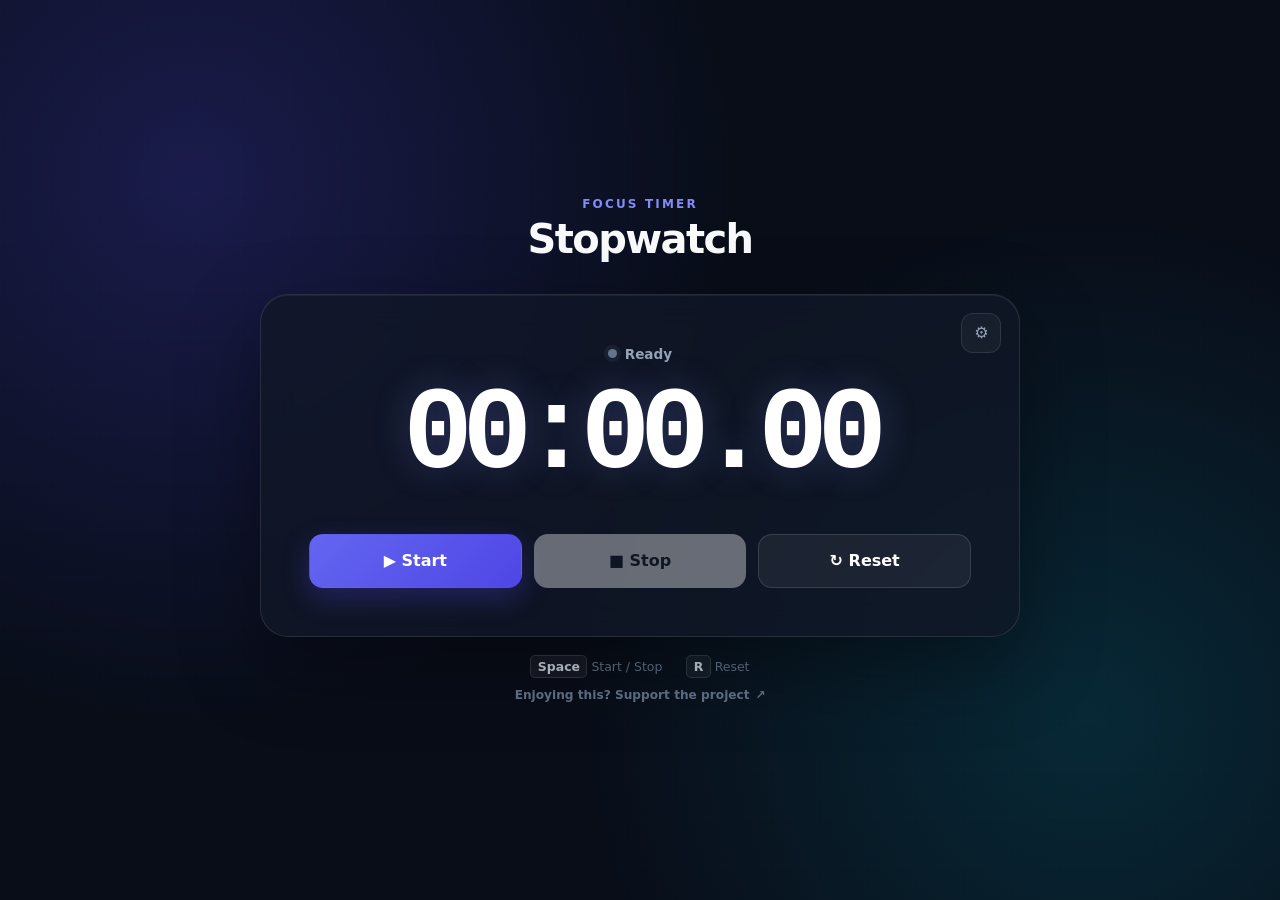
==== index.html @ a1f30ac0 "Publish stopwatch site" ====
<!doctype html>
<html lang="en">
<head>
  <meta charset="UTF-8">
  <meta name="viewport" content="width=device-width, initial-scale=1.0">
  <meta name="theme-color" content="#111827">
  <title>Stopwatch</title>
  <link rel="stylesheet" href="styles.css">
</head>
<body>
  <main class="stopwatch" aria-labelledby="page-title">
    <p class="eyebrow">Focus timer</p>
    <h1 id="page-title">Stopwatch</h1>

    <section class="timer-card" aria-label="Stopwatch controls">
      <button
        id="settings-toggle"
        class="settings-toggle"
        type="button"
        aria-label="Sound settings"
        aria-expanded="false"
        aria-controls="sound-settings"
      >
        <span aria-hidden="true">⚙</span>
      </button>
      <p id="status" class="status"><span class="status-dot" aria-hidden="true"></span>Ready</p>
      <div id="display" class="display" role="timer" aria-live="off" aria-label="Elapsed time: 0 minutes, 0 seconds">00:00.00</div>

      <div id="sound-settings" class="sound-settings" role="group" aria-label="Sound settings" hidden>
        <div class="settings-heading">
          <strong>Sound settings</strong>
          <span>Applied to both Start and Stop</span>
        </div>
        <div class="settings-field">
          <label for="sound-theme">Theme</label>
          <select id="sound-theme" aria-describedby="sound-theme-note">
            <option value="deep">Deep</option>
            <option value="classic">Classic</option>
            <option value="digital">Digital</option>
            <option value="soft">Soft</option>
          </select>
        </div>
        <div class="volume-control">
          <div class="volume-heading">
            <label for="sound-volume">Volume</label>
            <output id="volume-output" for="sound-volume">5 / 5</output>
          </div>
          <div class="volume-slider">
            <input id="sound-volume" type="range" min="1" max="5" step="1" value="5" aria-valuetext="5 out of 5">
            <div class="volume-nodes" aria-hidden="true">
              <span class="active"></span>
              <span class="active"></span>
              <span class="active"></span>
              <span class="active"></span>
              <span class="active"></span>
            </div>
          </div>
          <div class="volume-labels" aria-hidden="true"><span>Quiet</span><span>Loud</span></div>
        </div>
        <button id="preview-sound" class="preview-button" type="button">
          <span aria-hidden="true">♪</span> <span class="preview-label">Preview Start + Stop</span>
        </button>
        <span id="sound-theme-note" class="sr-only">Sound settings and preview are unavailable while the stopwatch is running.</span>
      </div>

      <div class="controls">
        <button id="start" class="button button-primary" type="button">
          <span aria-hidden="true">▶</span> Start
        </button>
        <button id="stop" class="button button-secondary" type="button" disabled>
          <span aria-hidden="true">■</span> Stop
        </button>
        <button id="reset" class="button button-ghost" type="button">
          <span aria-hidden="true">↻</span> Reset
        </button>
      </div>
    </section>

    <p class="shortcuts" aria-label="Keyboard shortcuts">
      <span><kbd>Space</kbd> Start / Stop</span>
      <span><kbd>R</kbd> Reset</span>
    </p>
    <a class="support-link" href="https://ko-fi.com/nnnn1" target="_blank" rel="noreferrer">
      Enjoying this? Support the project <span aria-hidden="true">↗</span>
    </a>
  </main>
  <script src="script.js"></script>
</body>
</html>
---- styles.css ----
:root {
  color-scheme: dark;
  font-family: Inter, ui-sans-serif, system-ui, -apple-system, BlinkMacSystemFont, "Segoe UI", sans-serif;
  background: #080d18;
  color: #f8fafc;
  font-synthesis: none;
}

* { box-sizing: border-box; }

.sr-only {
  position: absolute;
  width: 1px;
  height: 1px;
  padding: 0;
  margin: -1px;
  overflow: hidden;
  clip: rect(0, 0, 0, 0);
  white-space: nowrap;
  border: 0;
}

body {
  min-width: 320px;
  min-height: 100vh;
  min-height: 100dvh;
  margin: 0;
  display: grid;
  place-items: center;
  overflow-x: hidden;
  background:
    radial-gradient(circle at 15% 20%, rgba(79, 70, 229, .25), transparent 34rem),
    radial-gradient(circle at 85% 80%, rgba(6, 182, 212, .16), transparent 32rem),
    #080d18;
}

body::before {
  content: "";
  position: fixed;
  inset: 0;
  pointer-events: none;
  opacity: .25;
  background-image: linear-gradient(rgba(255,255,255,.03) 1px, transparent 1px), linear-gradient(90deg, rgba(255,255,255,.03) 1px, transparent 1px);
  background-size: 48px 48px;
}

.stopwatch {
  width: min(92vw, 760px);
  padding: clamp(2rem, 7vw, 5rem) 0;
  text-align: center;
}

.eyebrow {
  margin: 0 0 .35rem;
  color: #818cf8;
  font-size: .75rem;
  font-weight: 800;
  letter-spacing: .18em;
  text-transform: uppercase;
}

h1 {
  margin: 0 0 2rem;
  font-size: clamp(1.7rem, 5vw, 2.5rem);
  letter-spacing: -.04em;
}

.timer-card {
  position: relative;
  padding: clamp(1.4rem, 5vw, 3rem);
  overflow: hidden;
  border: 1px solid rgba(255,255,255,.1);
  border-radius: 28px;
  background: rgba(17, 24, 39, .78);
  box-shadow: 0 28px 80px rgba(0,0,0,.38), inset 0 1px rgba(255,255,255,.06);
  backdrop-filter: blur(18px);
}

.settings-toggle {
  position: absolute;
  top: 1.1rem;
  right: 1.1rem;
  display: grid;
  width: 2.5rem;
  height: 2.5rem;
  place-items: center;
  border: 1px solid rgba(255,255,255,.1);
  border-radius: 12px;
  color: #94a3b8;
  background: rgba(255,255,255,.04);
  font: inherit;
  font-size: 1rem;
  cursor: pointer;
  transition: color .16s ease, background .16s ease, transform .16s ease;
}

.settings-toggle:hover { color: #fff; background: rgba(255,255,255,.08); transform: rotate(20deg); }
.settings-toggle:focus-visible { outline: 3px solid #a5b4fc; outline-offset: 2px; }

.status {
  display: inline-flex;
  align-items: center;
  gap: .5rem;
  margin: 0 0 1rem;
  color: #94a3b8;
  font-size: .85rem;
  font-weight: 700;
}

.status-dot {
  width: .55rem;
  height: .55rem;
  border-radius: 999px;
  background: #64748b;
  box-shadow: 0 0 0 4px rgba(100,116,139,.12);
}

.running .status-dot {
  background: #34d399;
  box-shadow: 0 0 0 4px rgba(52,211,153,.14), 0 0 18px rgba(52,211,153,.55);
  animation: pulse 1.4s ease-in-out infinite;
}

.display {
  margin: 0 0 clamp(1.5rem, 5vw, 2.5rem);
  color: #fff;
  font-family: "SFMono-Regular", Consolas, "Liberation Mono", monospace;
  font-size: clamp(3.1rem, 12vw, 7.25rem);
  font-variant-numeric: tabular-nums;
  font-weight: 700;
  line-height: 1;
  letter-spacing: -.09em;
  text-shadow: 0 0 36px rgba(129,140,248,.25);
}

.sound-settings {
  position: absolute;
  z-index: 10;
  top: 4.15rem;
  right: 1.1rem;
  display: grid;
  width: min(21rem, calc(100% - 2.2rem));
  gap: 1rem;
  padding: 1.1rem;
  border: 1px solid rgba(255,255,255,.09);
  border-radius: 16px;
  background: #171e2d;
  box-shadow: 0 18px 50px rgba(0,0,0,.48), inset 0 1px rgba(255,255,255,.05);
  text-align: left;
}

.sound-settings[hidden] { display: none; }
.settings-heading { display: grid; gap: .15rem; }
.settings-heading strong { color: #f8fafc; font-size: .9rem; }
.settings-heading span { color: #64748b; font-size: .72rem; }
.settings-field { display: grid; gap: .45rem; }
.sound-settings label { color: #e2e8f0; font-size: .82rem; font-weight: 800; }
.sound-settings select {
  width: 100%;
  padding: .65rem 2.25rem .65rem .8rem;
  border: 1px solid rgba(129,140,248,.3);
  border-radius: 10px;
  color: #f8fafc;
  background: #171d2d;
  font: inherit;
  font-size: .82rem;
  font-weight: 750;
  cursor: pointer;
}

.sound-settings select:focus-visible,
.preview-button:focus-visible,
.volume-control input:focus-visible { outline: 3px solid #a5b4fc; outline-offset: 3px; }
.sound-settings select:disabled,
.preview-button:disabled,
.volume-control input:disabled { cursor: not-allowed; opacity: .45; }

.volume-control { display: grid; gap: .5rem; }
.volume-heading,
.volume-labels { display: flex; align-items: center; justify-content: space-between; }
.volume-heading output { color: #a5b4fc; font-size: .75rem; font-weight: 800; }
.volume-slider { position: relative; height: 1.3rem; }
.volume-control input {
  position: relative;
  z-index: 2;
  appearance: none;
  width: 100%;
  height: 1.3rem;
  margin: 0;
  background: transparent;
  cursor: grab;
}
.volume-control input:active { cursor: grabbing; }
.volume-control input::-webkit-slider-runnable-track { height: 4px; border-radius: 99px; background: #384154; }
.volume-control input::-webkit-slider-thumb {
  appearance: none;
  width: 18px;
  height: 18px;
  margin-top: -7px;
  border: 3px solid #c7d2fe;
  border-radius: 50%;
  background: #6366f1;
  box-shadow: 0 0 0 4px rgba(99,102,241,.16);
}
.volume-control input::-moz-range-track { height: 4px; border: 0; border-radius: 99px; background: #384154; }
.volume-control input::-moz-range-thumb {
  width: 12px;
  height: 12px;
  border: 3px solid #c7d2fe;
  border-radius: 50%;
  background: #6366f1;
  box-shadow: 0 0 0 4px rgba(99,102,241,.16);
}
.volume-nodes {
  position: absolute;
  z-index: 3;
  top: 50%;
  right: 7px;
  left: 7px;
  display: grid;
  grid-template-columns: repeat(5, 1fr);
  pointer-events: none;
  transform: translateY(-50%);
}
.volume-nodes span {
  width: 7px;
  height: 7px;
  justify-self: center;
  border: 1px solid #64748b;
  border-radius: 50%;
  background: #252e40;
}
.volume-nodes span:first-child { justify-self: start; }
.volume-nodes span:last-child { justify-self: end; }
.volume-nodes span.active { border-color: #a5b4fc; background: #818cf8; }
.volume-labels { color: #64748b; font-size: .68rem; }
.preview-button {
  width: 100%;
  padding: .65rem .8rem;
  border: 1px solid rgba(255,255,255,.12);
  border-radius: 10px;
  color: #e2e8f0;
  background: rgba(255,255,255,.06);
  font: inherit;
  font-size: .82rem;
  font-weight: 800;
  cursor: pointer;
}

.controls {
  display: grid;
  grid-template-columns: repeat(3, 1fr);
  gap: .75rem;
}

.button {
  min-height: 54px;
  padding: .85rem 1rem;
  border: 1px solid transparent;
  border-radius: 14px;
  color: #fff;
  font: inherit;
  font-weight: 800;
  cursor: pointer;
  transition: transform .16s ease, background .16s ease, border-color .16s ease, opacity .16s ease;
}

.button:not(:disabled):hover { transform: translateY(-2px); }
.button:not(:disabled):active { transform: translateY(0); }
.button:focus-visible { outline: 3px solid #a5b4fc; outline-offset: 3px; }
.button:disabled { cursor: not-allowed; opacity: .38; }
.button-primary { background: linear-gradient(135deg, #6366f1, #4f46e5); box-shadow: 0 10px 28px rgba(79,70,229,.3); }
.button-secondary { background: #f8fafc; color: #111827; }
.button-ghost { border-color: rgba(255,255,255,.13); background: rgba(255,255,255,.06); }

.shortcuts {
  display: flex;
  justify-content: center;
  gap: 1.5rem;
  margin: 1.4rem 0 0;
  color: #64748b;
  font-size: .78rem;
}

.support-link {
  display: inline-flex;
  align-items: center;
  gap: .35rem;
  margin-top: .9rem;
  color: #64748b;
  font-size: .76rem;
  font-weight: 650;
  text-decoration: none;
  transition: color .16s ease;
}

.support-link:hover { color: #a5b4fc; }
.support-link:focus-visible { outline: 3px solid #a5b4fc; outline-offset: 4px; border-radius: 4px; }

kbd {
  padding: .2rem .4rem;
  border: 1px solid rgba(255,255,255,.12);
  border-radius: 5px;
  background: rgba(255,255,255,.06);
  color: #cbd5e1;
  font: inherit;
  font-weight: 700;
}

@keyframes pulse { 50% { transform: scale(.75); opacity: .65; } }

@media (max-width: 520px) {
  .timer-card { border-radius: 22px; }
  .controls { grid-template-columns: 1fr 1fr; }
  .button-ghost { grid-column: 1 / -1; }
  .settings-toggle { top: .8rem; right: .8rem; }
  .sound-settings { top: 3.8rem; right: .8rem; width: calc(100% - 1.6rem); }
  .shortcuts { gap: .8rem; flex-direction: column; }
}

@media (prefers-reduced-motion: reduce) {
  *, *::before, *::after { scroll-behavior: auto !important; animation: none !important; transition: none !important; }
}
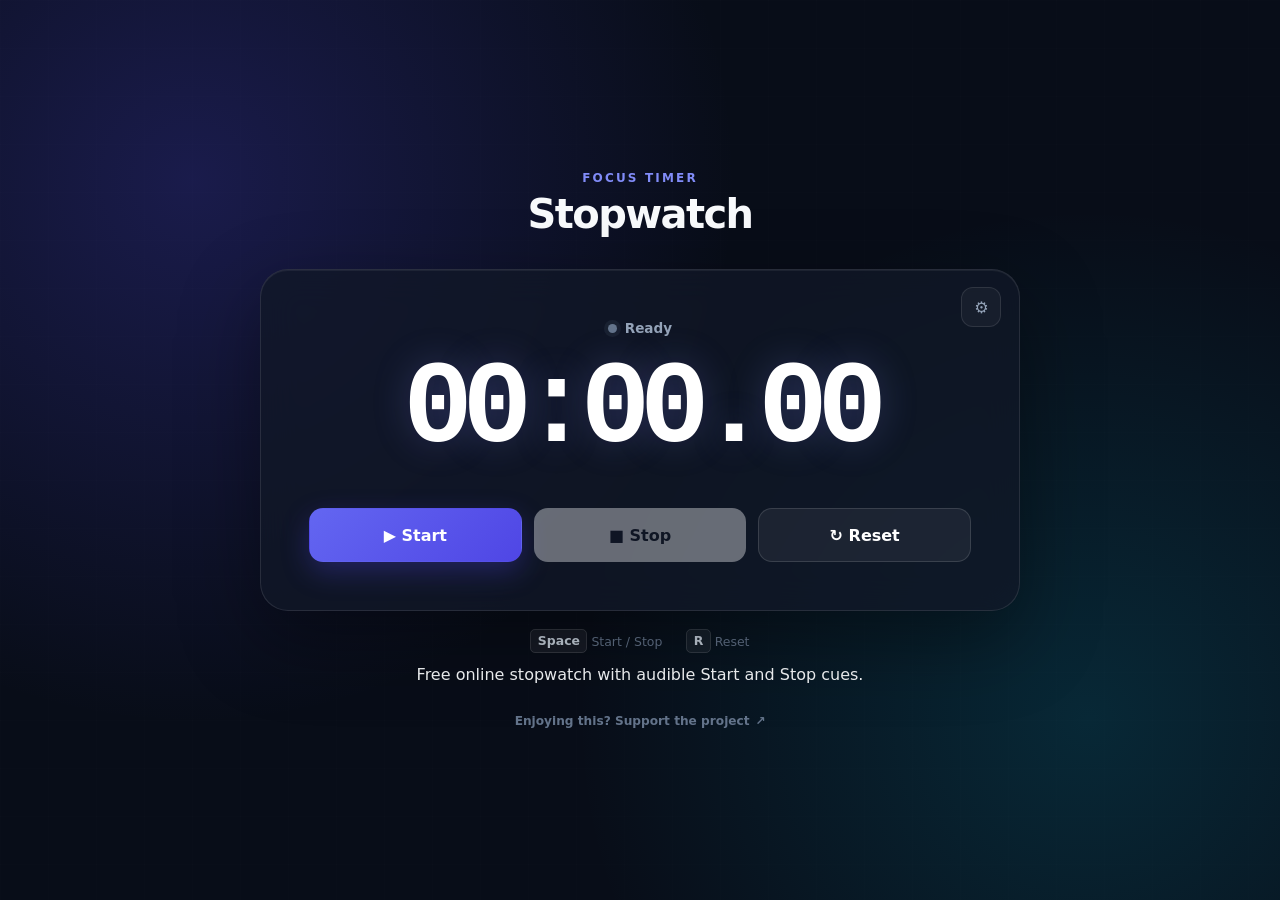
==== commit d22209ee: "Add Google search metadata and sitemap" ====
--- a/index.html
+++ b/index.html
@@ -4,8 +4,32 @@
   <meta charset="UTF-8">
   <meta name="viewport" content="width=device-width, initial-scale=1.0">
   <meta name="theme-color" content="#111827">
-  <title>Stopwatch</title>
+  <meta name="description" content="A free online stopwatch with clear audible Start and Stop cues, four sound themes, adjustable volume, and keyboard shortcuts.">
+  <meta name="robots" content="index, follow">
+  <link rel="canonical" href="https://nln317.github.io/">
+  <meta property="og:type" content="website">
+  <meta property="og:title" content="Stopwatch with Start & Stop Sound Cues">
+  <meta property="og:description" content="A free online stopwatch with clear audible Start and Stop cues, sound themes, and adjustable volume.">
+  <meta property="og:url" content="https://nln317.github.io/">
+  <meta name="twitter:card" content="summary">
+  <title>Stopwatch with Start &amp; Stop Sound Cues</title>
   <link rel="stylesheet" href="styles.css">
+  <script type="application/ld+json">
+    {
+      "@context": "https://schema.org",
+      "@type": "WebApplication",
+      "name": "Stopwatch with Start & Stop Sound Cues",
+      "url": "https://nln317.github.io/",
+      "description": "A free online stopwatch with clear audible Start and Stop cues, sound themes, adjustable volume, and keyboard shortcuts.",
+      "applicationCategory": "UtilitiesApplication",
+      "operatingSystem": "Any",
+      "offers": {
+        "@type": "Offer",
+        "price": "0",
+        "priceCurrency": "USD"
+      }
+    }
+  </script>
 </head>
 <body>
   <main class="stopwatch" aria-labelledby="page-title">
@@ -80,6 +104,7 @@
       <span><kbd>Space</kbd> Start / Stop</span>
       <span><kbd>R</kbd> Reset</span>
     </p>
+    <p class="site-description">Free online stopwatch with audible Start and Stop cues.</p>
     <a class="support-link" href="https://ko-fi.com/nnnn1" target="_blank" rel="noreferrer">
       Enjoying this? Support the project <span aria-hidden="true">↗</span>
     </a>
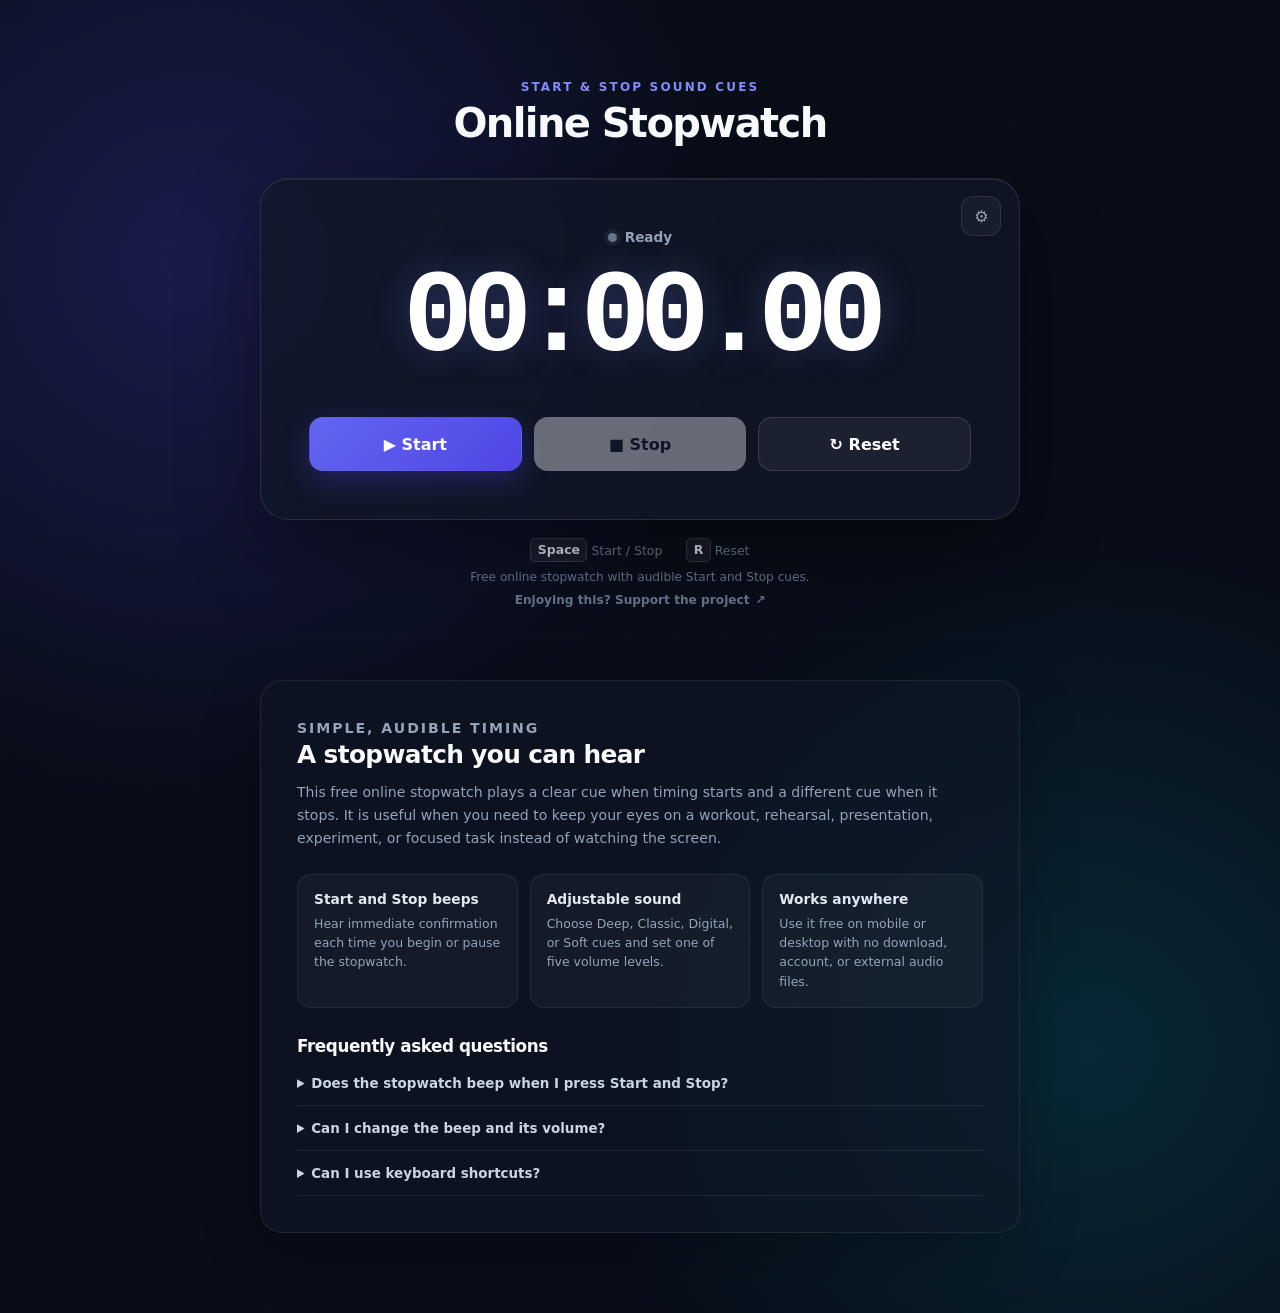
==== commit ec65e97a: "Improve search visibility for audio stopwatch" ====
--- a/index.html
+++ b/index.html
@@ -4,23 +4,23 @@
   <meta charset="UTF-8">
   <meta name="viewport" content="width=device-width, initial-scale=1.0">
   <meta name="theme-color" content="#111827">
-  <meta name="description" content="A free online stopwatch with clear audible Start and Stop cues, four sound themes, adjustable volume, and keyboard shortcuts.">
+  <meta name="description" content="Free online stopwatch with loud audible cues when you press Start and Stop. Choose four beep themes, adjust the volume, and use keyboard shortcuts.">
   <meta name="robots" content="index, follow">
   <link rel="canonical" href="https://nln317.github.io/">
   <meta property="og:type" content="website">
-  <meta property="og:title" content="Stopwatch with Start & Stop Sound Cues">
-  <meta property="og:description" content="A free online stopwatch with clear audible Start and Stop cues, sound themes, and adjustable volume.">
+  <meta property="og:title" content="Online Stopwatch with Start & Stop Sound Cues">
+  <meta property="og:description" content="A free online stopwatch with audible Start and Stop beeps, sound themes, and adjustable volume.">
   <meta property="og:url" content="https://nln317.github.io/">
   <meta name="twitter:card" content="summary">
-  <title>Stopwatch with Start &amp; Stop Sound Cues</title>
+  <title>Online Stopwatch with Start &amp; Stop Sound Cues</title>
   <link rel="stylesheet" href="styles.css">
   <script type="application/ld+json">
     {
       "@context": "https://schema.org",
       "@type": "WebApplication",
-      "name": "Stopwatch with Start & Stop Sound Cues",
+      "name": "Online Stopwatch with Start & Stop Sound Cues",
       "url": "https://nln317.github.io/",
-      "description": "A free online stopwatch with clear audible Start and Stop cues, sound themes, adjustable volume, and keyboard shortcuts.",
+      "description": "A free online stopwatch with loud audible cues when you press Start and Stop, four sound themes, adjustable volume, and keyboard shortcuts.",
       "applicationCategory": "UtilitiesApplication",
       "operatingSystem": "Any",
       "offers": {
@@ -33,8 +33,8 @@
 </head>
 <body>
   <main class="stopwatch" aria-labelledby="page-title">
-    <p class="eyebrow">Focus timer</p>
-    <h1 id="page-title">Stopwatch</h1>
+    <p class="eyebrow">Start &amp; stop sound cues</p>
+    <h1 id="page-title">Online Stopwatch</h1>
 
     <section class="timer-card" aria-label="Stopwatch controls">
       <button
@@ -108,6 +108,48 @@
     <a class="support-link" href="https://ko-fi.com/nnnn1" target="_blank" rel="noreferrer">
       Enjoying this? Support the project <span aria-hidden="true">↗</span>
     </a>
+
+    <section class="search-guide" aria-labelledby="sound-stopwatch-heading">
+      <div class="guide-intro">
+        <p class="guide-kicker">Simple, audible timing</p>
+        <h2 id="sound-stopwatch-heading">A stopwatch you can hear</h2>
+        <p>
+          This free online stopwatch plays a clear cue when timing starts and a different cue when it stops.
+          It is useful when you need to keep your eyes on a workout, rehearsal, presentation, experiment, or focused task instead of watching the screen.
+        </p>
+      </div>
+
+      <div class="feature-grid">
+        <article>
+          <h3>Start and Stop beeps</h3>
+          <p>Hear immediate confirmation each time you begin or pause the stopwatch.</p>
+        </article>
+        <article>
+          <h3>Adjustable sound</h3>
+          <p>Choose Deep, Classic, Digital, or Soft cues and set one of five volume levels.</p>
+        </article>
+        <article>
+          <h3>Works anywhere</h3>
+          <p>Use it free on mobile or desktop with no download, account, or external audio files.</p>
+        </article>
+      </div>
+
+      <div class="faq" aria-labelledby="faq-heading">
+        <h2 id="faq-heading">Frequently asked questions</h2>
+        <details>
+          <summary>Does the stopwatch beep when I press Start and Stop?</summary>
+          <p>Yes. Start and Stop use different audible cues so you can tell which action occurred without looking at the display.</p>
+        </details>
+        <details>
+          <summary>Can I change the beep and its volume?</summary>
+          <p>Yes. Open the sound settings cog to choose a theme, select a volume from 1 to 5, and preview both cues.</p>
+        </details>
+        <details>
+          <summary>Can I use keyboard shortcuts?</summary>
+          <p>Yes. Press Space to start or stop the timer, and press R to reset it to 00:00.00.</p>
+        </details>
+      </div>
+    </section>
   </main>
   <script src="script.js"></script>
 </body>
--- a/styles.css
+++ b/styles.css
@@ -282,11 +282,17 @@
   font-size: .78rem;
 }
 
+.site-description {
+  margin: .8rem 0 0;
+  color: #64748b;
+  font-size: .76rem;
+}
+
 .support-link {
   display: inline-flex;
   align-items: center;
   gap: .35rem;
-  margin-top: .9rem;
+  margin-top: .55rem;
   color: #64748b;
   font-size: .76rem;
   font-weight: 650;
@@ -296,6 +302,74 @@
 
 .support-link:hover { color: #a5b4fc; }
 .support-link:focus-visible { outline: 3px solid #a5b4fc; outline-offset: 4px; border-radius: 4px; }
+
+.search-guide {
+  margin-top: clamp(2.5rem, 7vw, 4.5rem);
+  padding: clamp(1.4rem, 4vw, 2.25rem);
+  border: 1px solid rgba(255,255,255,.08);
+  border-radius: 22px;
+  background: rgba(17,24,39,.58);
+  box-shadow: 0 20px 60px rgba(0,0,0,.22);
+  text-align: left;
+}
+
+.guide-intro { max-width: 42rem; }
+.guide-kicker {
+  margin: 0 0 .45rem;
+  color: #818cf8;
+  font-size: .7rem;
+  font-weight: 800;
+  letter-spacing: .14em;
+  text-transform: uppercase;
+}
+
+.search-guide h2 {
+  margin: 0 0 .7rem;
+  color: #f8fafc;
+  font-size: clamp(1.2rem, 3vw, 1.55rem);
+  letter-spacing: -.025em;
+}
+
+.search-guide p {
+  margin: 0;
+  color: #94a3b8;
+  font-size: .88rem;
+  line-height: 1.65;
+}
+
+.feature-grid {
+  display: grid;
+  grid-template-columns: repeat(3, 1fr);
+  gap: .75rem;
+  margin-top: 1.5rem;
+}
+
+.feature-grid article {
+  padding: 1rem;
+  border: 1px solid rgba(255,255,255,.07);
+  border-radius: 14px;
+  background: rgba(255,255,255,.035);
+}
+
+.feature-grid h3 {
+  margin: 0 0 .4rem;
+  color: #e2e8f0;
+  font-size: .86rem;
+}
+
+.feature-grid p { font-size: .78rem; line-height: 1.55; }
+
+.faq { margin-top: 1.75rem; }
+.faq h2 { margin-bottom: .35rem; font-size: 1.05rem; }
+.faq details { border-bottom: 1px solid rgba(255,255,255,.07); }
+.faq summary {
+  padding: .9rem 0;
+  color: #cbd5e1;
+  font-size: .84rem;
+  font-weight: 750;
+  cursor: pointer;
+}
+.faq details p { padding: 0 0 1rem; font-size: .8rem; }
 
 kbd {
   padding: .2rem .4rem;
@@ -316,6 +390,7 @@
   .settings-toggle { top: .8rem; right: .8rem; }
   .sound-settings { top: 3.8rem; right: .8rem; width: calc(100% - 1.6rem); }
   .shortcuts { gap: .8rem; flex-direction: column; }
+  .feature-grid { grid-template-columns: 1fr; }
 }
 
 @media (prefers-reduced-motion: reduce) {
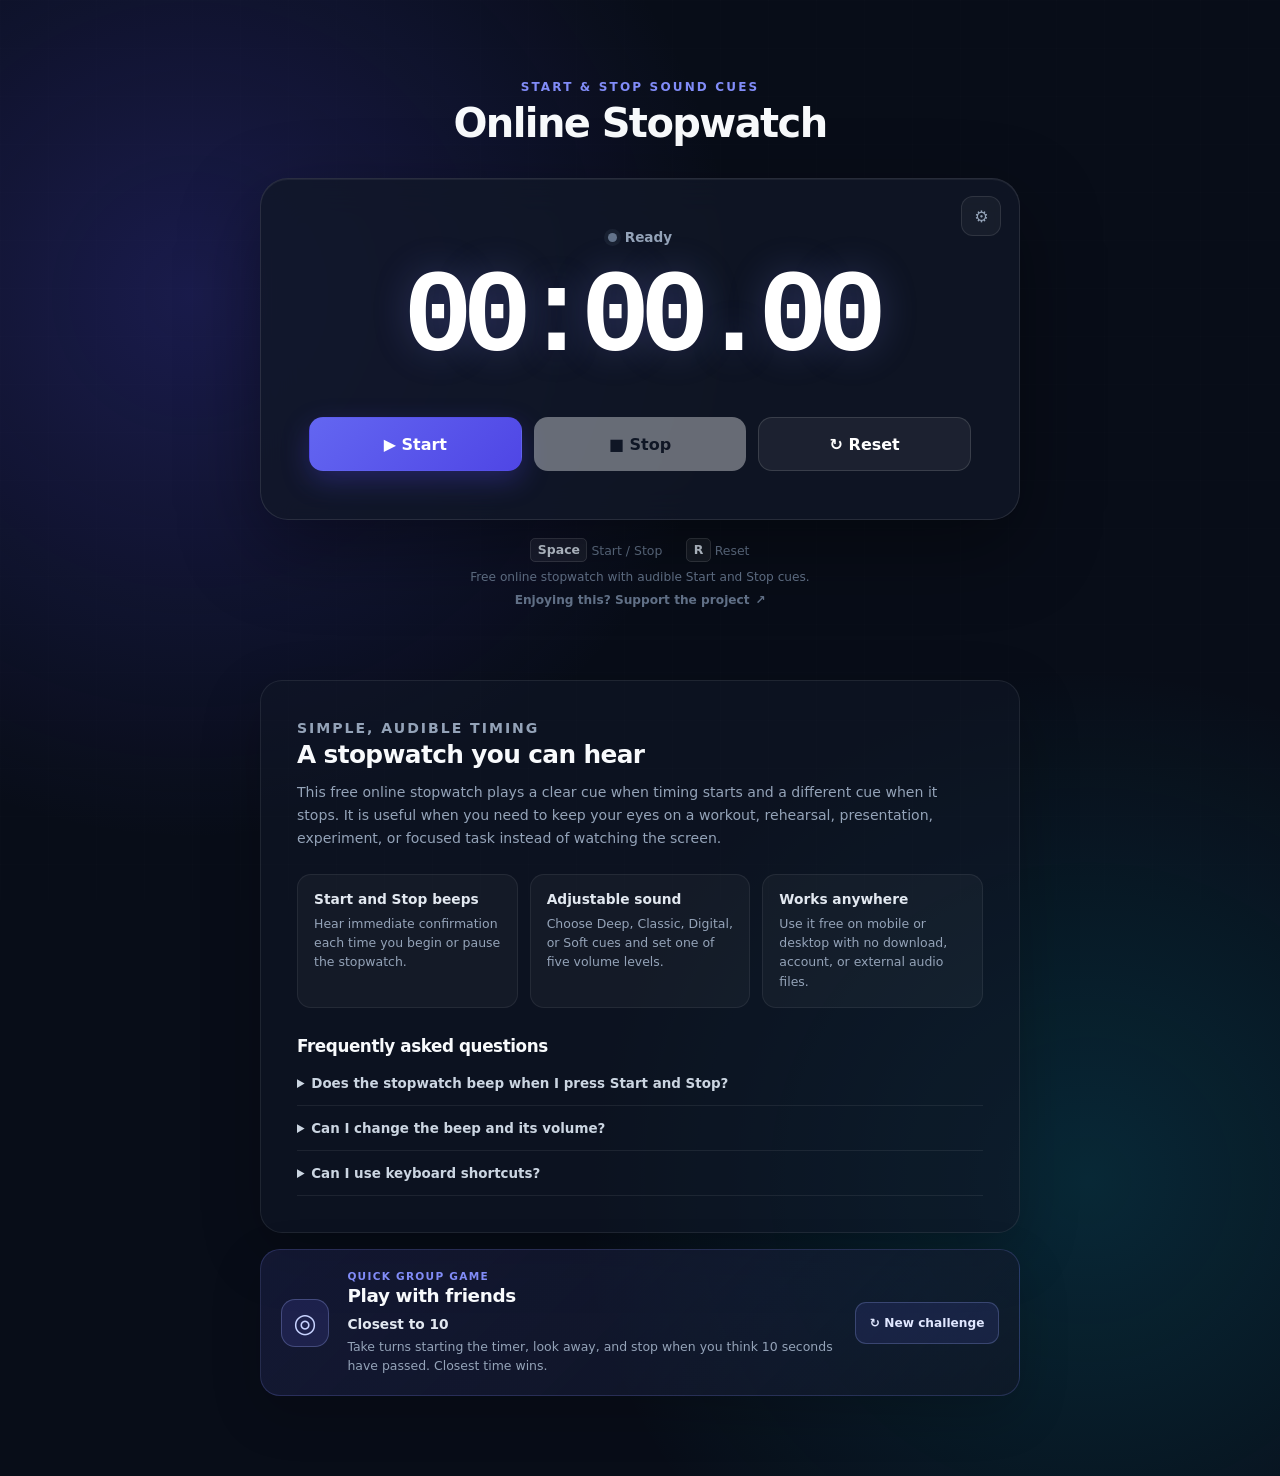
==== commit 45f993d1: "Add friend stopwatch challenges" ====
--- a/index.html
+++ b/index.html
@@ -150,6 +150,21 @@
         </details>
       </div>
     </section>
+
+    <section class="friend-game" aria-labelledby="friend-game-heading">
+      <div class="game-icon" aria-hidden="true">◎</div>
+      <div class="game-copy">
+        <p class="game-kicker">Quick group game</p>
+        <h2 id="friend-game-heading">Play with friends</h2>
+        <div id="game-suggestion" class="game-suggestion" aria-live="polite">
+          <h3 id="game-title">Closest to 10</h3>
+          <p id="game-description">Take turns starting the timer, look away, and stop when you think 10 seconds have passed. Closest time wins.</p>
+        </div>
+      </div>
+      <button id="new-challenge" class="game-button" type="button">
+        <span aria-hidden="true">↻</span> New challenge
+      </button>
+    </section>
   </main>
   <script src="script.js"></script>
 </body>
--- a/styles.css
+++ b/styles.css
@@ -217,21 +217,20 @@
   top: 50%;
   right: 7px;
   left: 7px;
-  display: grid;
-  grid-template-columns: repeat(5, 1fr);
+  display: flex;
+  align-items: center;
+  justify-content: space-between;
   pointer-events: none;
   transform: translateY(-50%);
 }
 .volume-nodes span {
   width: 7px;
   height: 7px;
-  justify-self: center;
+  flex: 0 0 auto;
   border: 1px solid #64748b;
   border-radius: 50%;
   background: #252e40;
 }
-.volume-nodes span:first-child { justify-self: start; }
-.volume-nodes span:last-child { justify-self: end; }
 .volume-nodes span.active { border-color: #a5b4fc; background: #818cf8; }
 .volume-labels { color: #64748b; font-size: .68rem; }
 .preview-button {
@@ -371,6 +370,81 @@
 }
 .faq details p { padding: 0 0 1rem; font-size: .8rem; }
 
+.friend-game {
+  display: grid;
+  grid-template-columns: auto 1fr auto;
+  align-items: center;
+  gap: 1.15rem;
+  margin-top: 1rem;
+  padding: 1.25rem;
+  border: 1px solid rgba(129,140,248,.2);
+  border-radius: 20px;
+  background: linear-gradient(135deg, rgba(99,102,241,.13), rgba(17,24,39,.66));
+  box-shadow: 0 18px 50px rgba(0,0,0,.18);
+  text-align: left;
+}
+
+.game-icon {
+  display: grid;
+  width: 3rem;
+  height: 3rem;
+  place-items: center;
+  border: 1px solid rgba(165,180,252,.28);
+  border-radius: 14px;
+  color: #c7d2fe;
+  background: rgba(99,102,241,.14);
+  font-size: 1.65rem;
+  font-weight: 700;
+}
+
+.game-copy { min-width: 0; }
+.game-kicker {
+  margin: 0 0 .18rem;
+  color: #818cf8;
+  font-size: .66rem;
+  font-weight: 800;
+  letter-spacing: .12em;
+  text-transform: uppercase;
+}
+
+.friend-game h2 {
+  margin: 0 0 .65rem;
+  color: #f8fafc;
+  font-size: 1.15rem;
+  letter-spacing: -.02em;
+}
+
+.game-suggestion h3 {
+  margin: 0 0 .28rem;
+  color: #e2e8f0;
+  font-size: .86rem;
+}
+
+.game-suggestion p {
+  margin: 0;
+  color: #94a3b8;
+  font-size: .78rem;
+  line-height: 1.55;
+}
+
+.game-button {
+  min-height: 42px;
+  padding: .65rem .85rem;
+  border: 1px solid rgba(165,180,252,.24);
+  border-radius: 11px;
+  color: #e0e7ff;
+  background: rgba(99,102,241,.12);
+  font: inherit;
+  font-size: .76rem;
+  font-weight: 800;
+  white-space: nowrap;
+  cursor: pointer;
+  transition: color .16s ease, background .16s ease, transform .16s ease;
+}
+
+.game-button:hover { color: #fff; background: rgba(99,102,241,.22); transform: translateY(-1px); }
+.game-button:focus-visible { outline: 3px solid #a5b4fc; outline-offset: 3px; }
+
 kbd {
   padding: .2rem .4rem;
   border: 1px solid rgba(255,255,255,.12);
@@ -391,6 +465,8 @@
   .sound-settings { top: 3.8rem; right: .8rem; width: calc(100% - 1.6rem); }
   .shortcuts { gap: .8rem; flex-direction: column; }
   .feature-grid { grid-template-columns: 1fr; }
+  .friend-game { grid-template-columns: auto 1fr; }
+  .game-button { grid-column: 1 / -1; width: 100%; }
 }
 
 @media (prefers-reduced-motion: reduce) {
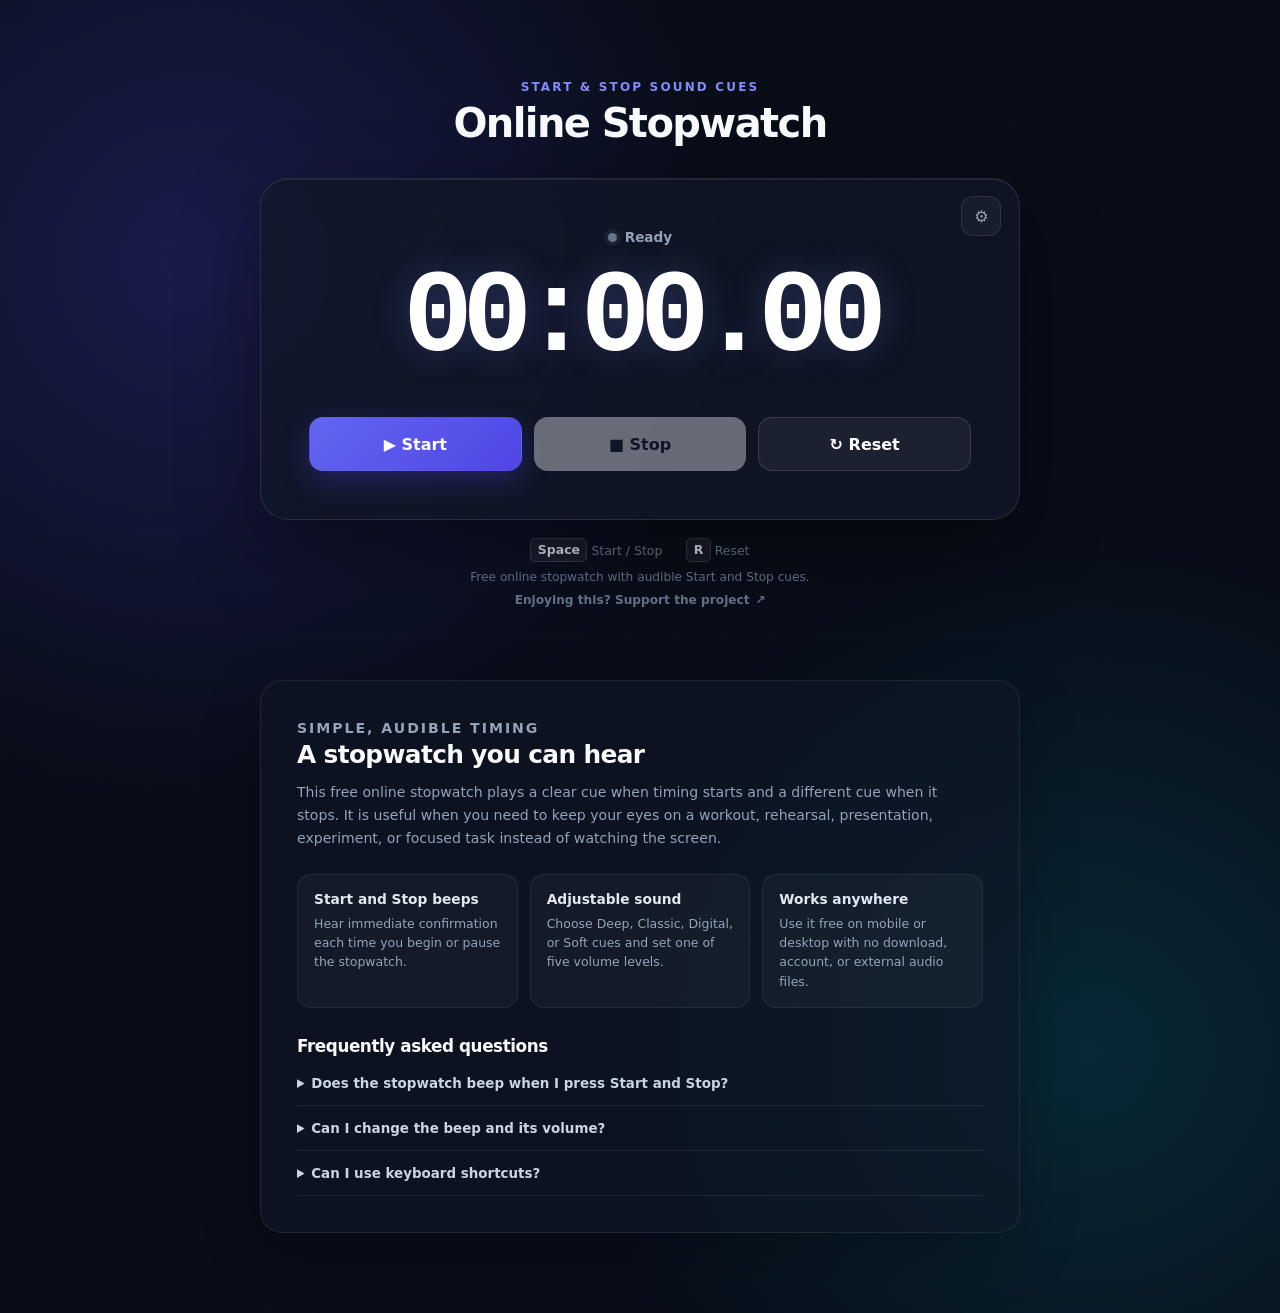
==== commit 9d722434: "Remove game suggestions" ====
--- a/index.html
+++ b/index.html
@@ -151,20 +151,6 @@
       </div>
     </section>
 
-    <section class="friend-game" aria-labelledby="friend-game-heading">
-      <div class="game-icon" aria-hidden="true">◎</div>
-      <div class="game-copy">
-        <p class="game-kicker">Quick group game</p>
-        <h2 id="friend-game-heading">Play with friends</h2>
-        <div id="game-suggestion" class="game-suggestion" aria-live="polite">
-          <h3 id="game-title">Closest to 10</h3>
-          <p id="game-description">Take turns starting the timer, look away, and stop when you think 10 seconds have passed. Closest time wins.</p>
-        </div>
-      </div>
-      <button id="new-challenge" class="game-button" type="button">
-        <span aria-hidden="true">↻</span> New challenge
-      </button>
-    </section>
   </main>
   <script src="script.js"></script>
 </body>
--- a/styles.css
+++ b/styles.css
@@ -370,81 +370,6 @@
 }
 .faq details p { padding: 0 0 1rem; font-size: .8rem; }
 
-.friend-game {
-  display: grid;
-  grid-template-columns: auto 1fr auto;
-  align-items: center;
-  gap: 1.15rem;
-  margin-top: 1rem;
-  padding: 1.25rem;
-  border: 1px solid rgba(129,140,248,.2);
-  border-radius: 20px;
-  background: linear-gradient(135deg, rgba(99,102,241,.13), rgba(17,24,39,.66));
-  box-shadow: 0 18px 50px rgba(0,0,0,.18);
-  text-align: left;
-}
-
-.game-icon {
-  display: grid;
-  width: 3rem;
-  height: 3rem;
-  place-items: center;
-  border: 1px solid rgba(165,180,252,.28);
-  border-radius: 14px;
-  color: #c7d2fe;
-  background: rgba(99,102,241,.14);
-  font-size: 1.65rem;
-  font-weight: 700;
-}
-
-.game-copy { min-width: 0; }
-.game-kicker {
-  margin: 0 0 .18rem;
-  color: #818cf8;
-  font-size: .66rem;
-  font-weight: 800;
-  letter-spacing: .12em;
-  text-transform: uppercase;
-}
-
-.friend-game h2 {
-  margin: 0 0 .65rem;
-  color: #f8fafc;
-  font-size: 1.15rem;
-  letter-spacing: -.02em;
-}
-
-.game-suggestion h3 {
-  margin: 0 0 .28rem;
-  color: #e2e8f0;
-  font-size: .86rem;
-}
-
-.game-suggestion p {
-  margin: 0;
-  color: #94a3b8;
-  font-size: .78rem;
-  line-height: 1.55;
-}
-
-.game-button {
-  min-height: 42px;
-  padding: .65rem .85rem;
-  border: 1px solid rgba(165,180,252,.24);
-  border-radius: 11px;
-  color: #e0e7ff;
-  background: rgba(99,102,241,.12);
-  font: inherit;
-  font-size: .76rem;
-  font-weight: 800;
-  white-space: nowrap;
-  cursor: pointer;
-  transition: color .16s ease, background .16s ease, transform .16s ease;
-}
-
-.game-button:hover { color: #fff; background: rgba(99,102,241,.22); transform: translateY(-1px); }
-.game-button:focus-visible { outline: 3px solid #a5b4fc; outline-offset: 3px; }
-
 kbd {
   padding: .2rem .4rem;
   border: 1px solid rgba(255,255,255,.12);
@@ -465,8 +390,6 @@
   .sound-settings { top: 3.8rem; right: .8rem; width: calc(100% - 1.6rem); }
   .shortcuts { gap: .8rem; flex-direction: column; }
   .feature-grid { grid-template-columns: 1fr; }
-  .friend-game { grid-template-columns: auto 1fr; }
-  .game-button { grid-column: 1 / -1; width: 100%; }
 }
 
 @media (prefers-reduced-motion: reduce) {
